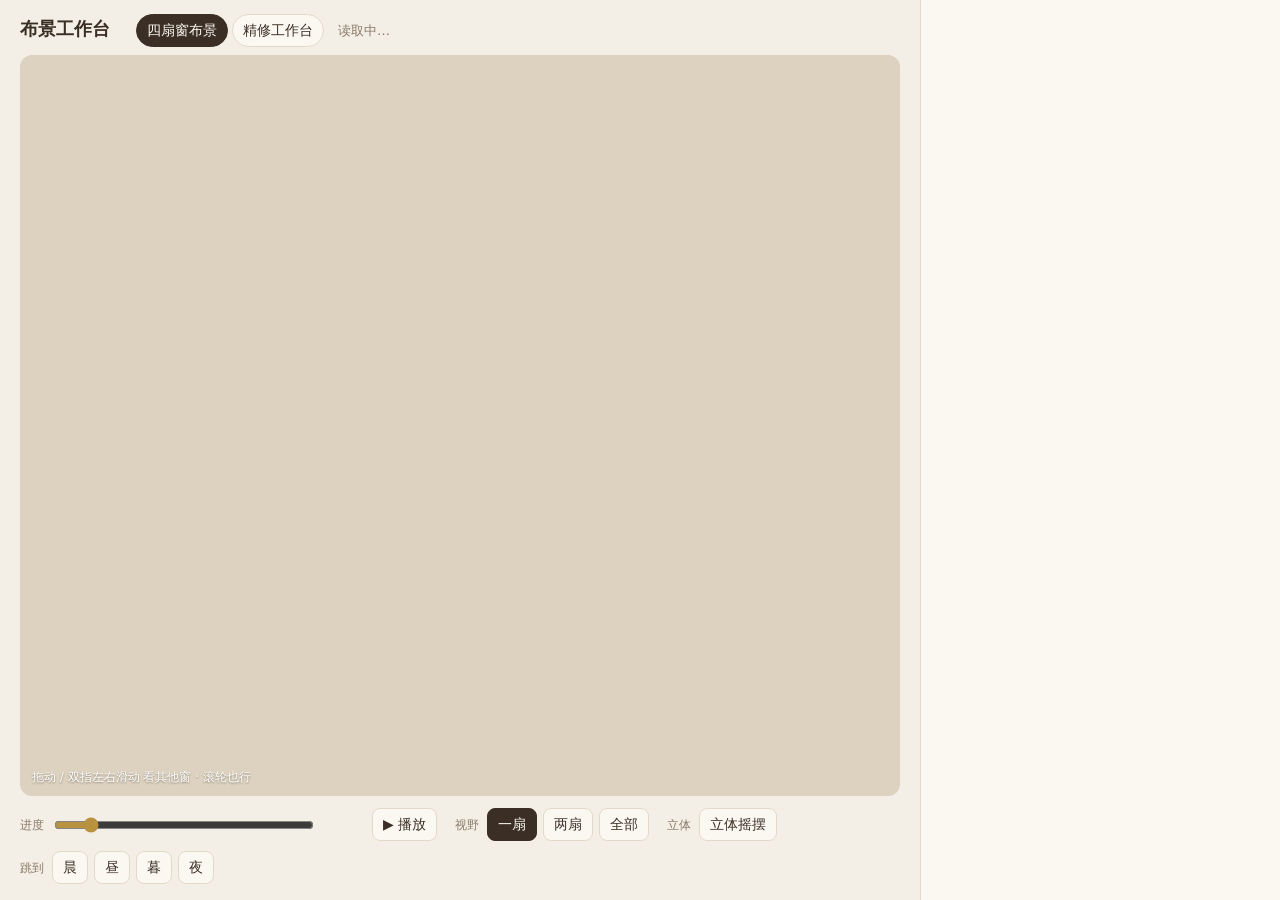
==== prototype/studio.html @ 56cb1e02 "studio1：穆夏《一日四时》版与布景工作台 - prototype/src/mucha.js：四扇尖拱窗横向平移、四位时辰女子、长发路径、黑猫与信（默认主题，?theme=classic 切回小火" ====
<!doctype html>
<html lang="zh-CN">
<head>
<meta charset="utf-8">
<meta name="viewport" content="width=device-width,initial-scale=1">
<title>布景工作台</title>
<link rel="icon" href="data:,">
<style>
  :root {
    --bg: #f4efe6; --panel: #fbf8f2; --ink: #3b2f25; --dim: #8a7a68; --line: #e3d9c8;
    --gold: #b8923f; --ok: #5f8a5a; --run: #b8923f; --bad: #b5523b; --chip: #efe7d8;
  }
  * { box-sizing: border-box; }
  html, body { margin: 0; height: 100%; background: var(--bg); color: var(--ink); font: 14px/1.5 -apple-system, "PingFang SC", system-ui, sans-serif; }
  .app { display: grid; grid-template-columns: 1fr 360px; height: 100vh; }
  .stage { display: grid; grid-template-rows: auto 1fr auto; min-width: 0; }
  header { display: flex; align-items: baseline; gap: 14px; padding: 14px 20px 8px; }
  header h1 { margin: 0; font-size: 18px; }
  header .status { color: var(--dim); font-size: 13px; }
  #view { position: relative; margin: 0 20px; border-radius: 12px; overflow: hidden; background: #ddd2bf; cursor: grab; touch-action: none; }
  #view.dragging { cursor: grabbing; }
  #view canvas { display: block; width: 100%; height: 100%; }
  #view .hint { position: absolute; left: 12px; bottom: 10px; color: #fff; font-size: 12px; text-shadow: 0 1px 2px #0006; pointer-events: none; }
  .controls { display: flex; flex-wrap: wrap; align-items: center; gap: 10px 18px; padding: 12px 20px 16px; }
  .group { display: flex; align-items: center; gap: 6px; }
  .group label { color: var(--dim); font-size: 12px; margin-right: 2px; }
  button { font: inherit; color: var(--ink); background: var(--panel); border: 1px solid var(--line); border-radius: 8px; padding: 5px 10px; cursor: pointer; }
  button:hover { border-color: var(--gold); }
  button.on { background: var(--ink); color: var(--panel); border-color: var(--ink); }
  button:disabled { opacity: .45; cursor: not-allowed; }
  input[type=range] { width: 260px; accent-color: var(--gold); }
  #pct { width: 44px; color: var(--dim); font-variant-numeric: tabular-nums; }

  aside { background: var(--panel); border-left: 1px solid var(--line); overflow-y: auto; padding: 14px 16px 30px; }
  aside h2 { font-size: 13px; color: var(--dim); font-weight: 600; margin: 18px 0 8px; }
  aside h2:first-child { margin-top: 0; }
  .card { border: 1px solid var(--line); border-radius: 10px; padding: 10px 12px; margin-bottom: 10px; background: #fff; transition: border-color .15s, box-shadow .15s; }
  .card.drop { border-color: var(--gold); box-shadow: 0 0 0 3px #b8923f33; }
  .card .top { display: flex; align-items: center; gap: 10px; }
  .card .thumb { width: 40px; height: 52px; border-radius: 6px; background: var(--chip) center/cover no-repeat; flex: none; }
  .card .name { font-weight: 600; }
  .card .meta { color: var(--dim); font-size: 12px; }
  .chip { display: inline-block; font-size: 11px; padding: 1px 7px; border-radius: 99px; background: var(--chip); color: var(--dim); margin-left: 6px; vertical-align: 1px; }
  .chip.ok { background: #e3eedf; color: var(--ok); }
  .chip.run { background: #f4ead2; color: var(--run); }
  .chip.bad { background: #f5e1da; color: var(--bad); }
  .card .actions { display: flex; gap: 6px; margin-top: 8px; flex-wrap: wrap; }
  .card .actions button { font-size: 12px; padding: 3px 8px; }
  .bar { height: 5px; border-radius: 3px; background: var(--chip); margin-top: 8px; overflow: hidden; }
  .bar i { display: block; height: 100%; background: var(--gold); width: 0; transition: width .4s; }
  .bar.indef i { width: 35% !important; animation: slide 1.2s linear infinite; }
  @keyframes slide { from { transform: translateX(-100%); } to { transform: translateX(300%); } }
  .msg { font-size: 12px; color: var(--dim); margin-top: 4px; word-break: break-all; }
  .msg.bad { color: var(--bad); }
  .note { font-size: 12px; color: var(--dim); background: var(--chip); border-radius: 8px; padding: 8px 10px; margin-bottom: 12px; }
  .viewer { position: fixed; inset: 0; z-index: 50; display: none; grid-template-columns: 1fr 300px; background: #2b241ee6; backdrop-filter: blur(4px); }
  .viewer.open { display: grid; }
  .viewer .cv { position: relative; margin: 20px 0 20px 20px; border-radius: 14px; overflow: hidden; background: radial-gradient(ellipse at 50% 40%, #f6efe2, #d8ccb6); cursor: grab; touch-action: none; }
  .viewer .cv.dragging { cursor: grabbing; }
  .viewer .cv canvas { display: block; width: 100%; height: 100%; }
  .viewer .cv .hint { position: absolute; left: 14px; bottom: 12px; font-size: 12px; color: #6b5c4c; pointer-events: none; }
  .viewer .cv .loading { position: absolute; inset: 0; display: grid; place-items: center; color: #6b5c4c; font-size: 14px; pointer-events: none; }
  .viewer .cv .loading[hidden], #view .hint[hidden] { display: none; }
  .viewer .side { margin: 20px; background: var(--panel); border-radius: 14px; padding: 16px; overflow-y: auto; }
  .viewer .side h3 { margin: 0 0 4px; font-size: 17px; }
  .viewer .side .row { display: flex; flex-wrap: wrap; gap: 6px; margin: 10px 0; }
  .viewer .side .stat { font-size: 12px; color: var(--dim); line-height: 1.8; }
  .viewer .side img { width: 100%; border-radius: 8px; margin-top: 8px; background: var(--chip); }
  .viewer .side label.sw { display: flex; align-items: center; gap: 8px; font-size: 13px; margin: 6px 0; }
  .viewer .side input[type=range] { width: 100%; }
  .tabs { display: flex; gap: 4px; margin-left: 12px; }
  .tabs button { border-radius: 99px; }
  #bench { display: none; margin: 0 20px 12px; }
  body.cmp #bench { display: grid; grid-template-rows: auto 1fr auto; gap: 10px; height: calc(100vh - 64px); }
  body.cmp #view, body.cmp .stage > .controls { display: none; }
  .wb-top { display: flex; flex-wrap: wrap; align-items: center; gap: 8px 18px; }
  .wb-wins, .wb-steps { display: flex; gap: 4px; }
  .wb-steps button { font-weight: 600; }
  .wb-save { color: var(--dim); font-size: 12px; margin-left: auto; }
  .wb-body { display: grid; grid-template-columns: 1fr 280px; gap: 14px; min-height: 0; }
  .wb-main { min-height: 0; display: flex; flex-direction: column; background: #e9e0d0; border-radius: 12px; overflow: hidden; }
  .wb-side { background: #fff; border-radius: 12px; padding: 14px; overflow-y: auto; font-size: 13px; }
  .wb-side h3 { margin: 0 0 10px; font-size: 15px; display: flex; align-items: center; gap: 6px; }
  .wb-side .field { margin: 10px 0; }
  .wb-side .field > label { display: flex; justify-content: space-between; color: var(--dim); font-size: 12px; margin-bottom: 4px; }
  .wb-side input[type=range], .wb-side input:not([type]), .wb-side textarea { width: 100%; font: inherit; }
  .wb-side input:not([type]), .wb-side textarea { border: 1px solid var(--line); border-radius: 6px; padding: 5px 7px; }
  .wb-side .seg { display: flex; flex-wrap: wrap; gap: 4px; }
  .wb-side .seg button { font-size: 12px; padding: 4px 8px; }
  .wb-side .info { font-size: 12px; line-height: 1.7; background: var(--chip); border-radius: 8px; padding: 8px 10px; margin: 10px 0; }
  .wb-side .row { display: flex; flex-wrap: wrap; gap: 6px; margin-top: 10px; }
  .wb-side .row button { font-size: 12px; }
  .wb-side label.sw { display: flex; gap: 6px; align-items: center; margin: 8px 0; }
  .wb-side .legend div { display: flex; align-items: center; gap: 8px; margin: 5px 0; }
  .wb-side .legend i, .dot { display: inline-block; width: 12px; height: 12px; border-radius: 50%; flex: none; }
  .sub { color: var(--dim); font-size: 12px; }
  .wb-device { flex: 1; display: grid; place-items: center; min-height: 0; padding: 10px; }
  .wb-device.big { height: 100%; }
  .bezel { background: linear-gradient(135deg, #6b4a32, #3e2a1c); border-radius: 10px; display: grid; place-items: center; box-shadow: 0 6px 18px #0003; }
  .screen { background: #111; overflow: hidden; position: relative; cursor: grab; touch-action: none; }
  .screen canvas { display: block; }
  .cv-tools { display: flex; flex-wrap: wrap; align-items: center; gap: 6px 10px; padding: 8px 10px; background: #f6f0e4; font-size: 12px; }
  .cv-tools .sep { width: 1px; height: 18px; background: var(--line); }
  .cv-tools .hint { color: var(--dim); flex-basis: 100%; }
  .cv-tools label { display: flex; align-items: center; gap: 4px; color: var(--dim); }
  .cv-wrap { flex: 1; min-height: 0; position: relative; }
  .cv-wrap canvas { position: absolute; inset: 0; touch-action: none; }
  .wb-bottom { min-height: 0; }
  .wb-strip { display: flex; gap: 16px; justify-content: center; height: 170px; }
  .wb-strip .mini { display: flex; flex-direction: column; align-items: center; gap: 4px; cursor: pointer; font-size: 12px; color: var(--dim); width: 120px; height: 100%; }
  .wb-strip .mini .wb-device { padding: 0; width: 100%; }
  .wb-strip .mini.on span { color: var(--ink); font-weight: 600; }
  .wb-strip .mini .screen { cursor: pointer; }
  .wb-gallery-title { font-size: 12px; color: var(--dim); margin-bottom: 6px; }
  .wb-gallery { display: flex; gap: 10px; overflow-x: auto; padding-bottom: 6px; }
  .gcard { flex: none; width: 150px; background: #fff; border: 1px solid var(--line); border-radius: 10px; padding: 8px; font-size: 12px; cursor: pointer; }
  .gcard.on { border-color: var(--gold); box-shadow: 0 0 0 2px #b8923f44; }
  .gthumb { height: 110px; display: grid; place-items: center; border-radius: 6px; overflow: hidden;
    background: repeating-conic-gradient(#eee 0 25%, #fff 0 50%) 0 0 / 14px 14px; }
  .gthumb canvas { max-width: 100%; max-height: 110px; }
  .gname { font-weight: 600; margin-top: 6px; display: flex; align-items: center; gap: 5px; }
  .gmeta, .gstat { color: var(--dim); }
  .gstat.run { color: var(--run); } .gstat.ok { color: var(--ok); } .gstat.bad { color: var(--bad); }
  .gact { display: flex; flex-wrap: wrap; gap: 4px; margin-top: 6px; }
  .gact button { font-size: 11px; padding: 2px 6px; }
  .pipe .thumbs { display: flex; gap: 4px; flex-wrap: wrap; margin-top: 8px; }
  .pipe figure { margin: 0; width: 54px; text-align: center; font-size: 10px; color: var(--dim); }
  .pipe img { width: 54px; height: 72px; object-fit: contain; background: #fff; border: 1px solid var(--line); border-radius: 4px; }
  .pipe .gate { margin-top: 8px; padding: 8px; background: #fff7e6; border: 1px solid var(--gold); border-radius: 8px; font-size: 12px; }
  .pipe .gate div { display: flex; gap: 4px; margin-top: 6px; flex-wrap: wrap; }
  .pipe .gate button { font-size: 11px; padding: 3px 7px; }
  @media (max-width: 900px) { .app { grid-template-columns: 1fr; grid-template-rows: 60vh auto; } aside { border-left: 0; border-top: 1px solid var(--line); } }
</style>
</head>
<body>
<div class="app">
  <section class="stage">
    <header>
      <h1>布景工作台</h1>
      <div class="tabs"><button data-tab="scene" class="on">四扇窗布景</button><button data-tab="cmp">精修工作台</button></div>
      <span class="status" id="status">读取中…</span>
    </header>
    <div id="bench"></div>
    <div id="view"><span class="hint">拖动 / 双指左右滑动 看其他窗 · 滚轮也行</span></div>
    <div class="controls">
      <div class="group"><label>进度</label><input id="progress" type="range" min="0" max="1000" value="120"><span id="pct"></span><button id="play">▶ 播放</button></div>
      <div class="group"><label>视野</label><button data-zoom="1" class="on">一扇</button><button data-zoom="2">两扇</button><button data-zoom="4">全部</button></div>
      <div class="group"><label>立体</label><button id="wiggle">立体摇摆</button></div>
      <div class="group"><label>跳到</label><button data-go="0">晨</button><button data-go="1">昼</button><button data-go="2">暮</button><button data-go="3">夜</button></div>
    </div>
  </section>
  <aside id="slots"></aside>
</div>
<div class="viewer" id="viewer">
  <div class="cv" id="vcv"><div class="loading" id="vload">载入中…</div><span class="hint">拖动旋转 · 滚轮缩放 · 右键或 Shift+拖动平移 · Esc 关闭</span></div>
  <div class="side">
    <h3 id="vname"></h3>
    <div class="stat" id="vmeta"></div>
    <div class="row"><button id="vproc" class="on">处理后（盒子里用的）</button><button id="vraw">Tripo 原始</button></div>
    <label class="sw"><input type="checkbox" id="vspin" checked> 自动旋转</label>
    <label class="sw"><input type="checkbox" id="vwig"> 立体摇摆（模拟裸眼屏左右看）</label>
    <div class="stat">摇摆幅度</div><input type="range" id="vamp" min="1" max="15" value="5">
    <div class="row"><button data-vview="front">正面</button><button data-vview="side">侧面</button><button data-vview="q">斜 45°</button></div>
    <div class="stat" id="vstats"></div>
    <img id="vsrc" alt="" hidden>
    <div class="row"><button id="vclose">关闭</button></div>
  </div>
</div>
<script type="module" src="src/studio.js"></script>
</body>
</html>
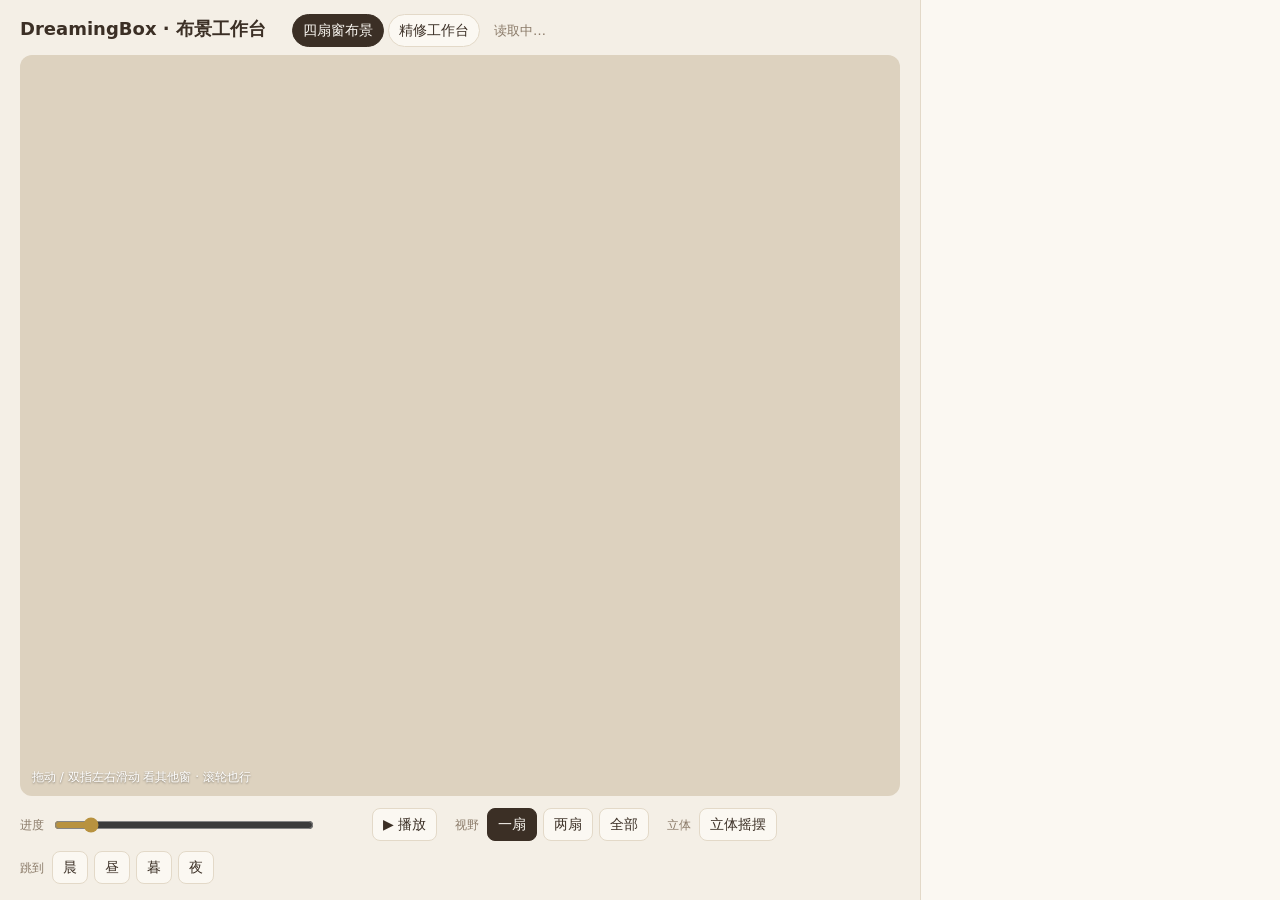
==== commit bc73de94: "userweb：首页（产品介绍、画风对比、创作 / 工作台两个入口） - / 是首页：首屏一张案例照片可切换四种画风，三步说明，四种画风，两个入口；主按钮开始创作、次按钮直接进案例（/create/?" ====
--- a/prototype/studio.html
+++ b/prototype/studio.html
@@ -136,7 +136,7 @@
 <div class="app">
   <section class="stage">
     <header>
-      <h1>布景工作台</h1>
+      <h1><a href="/" style="color:inherit;text-decoration:none" title="回到首页">DreamingBox</a> · 布景工作台</h1>
       <div class="tabs"><button data-tab="scene" class="on">四扇窗布景</button><button data-tab="cmp">精修工作台</button></div>
       <span class="status" id="status">读取中…</span>
     </header>
